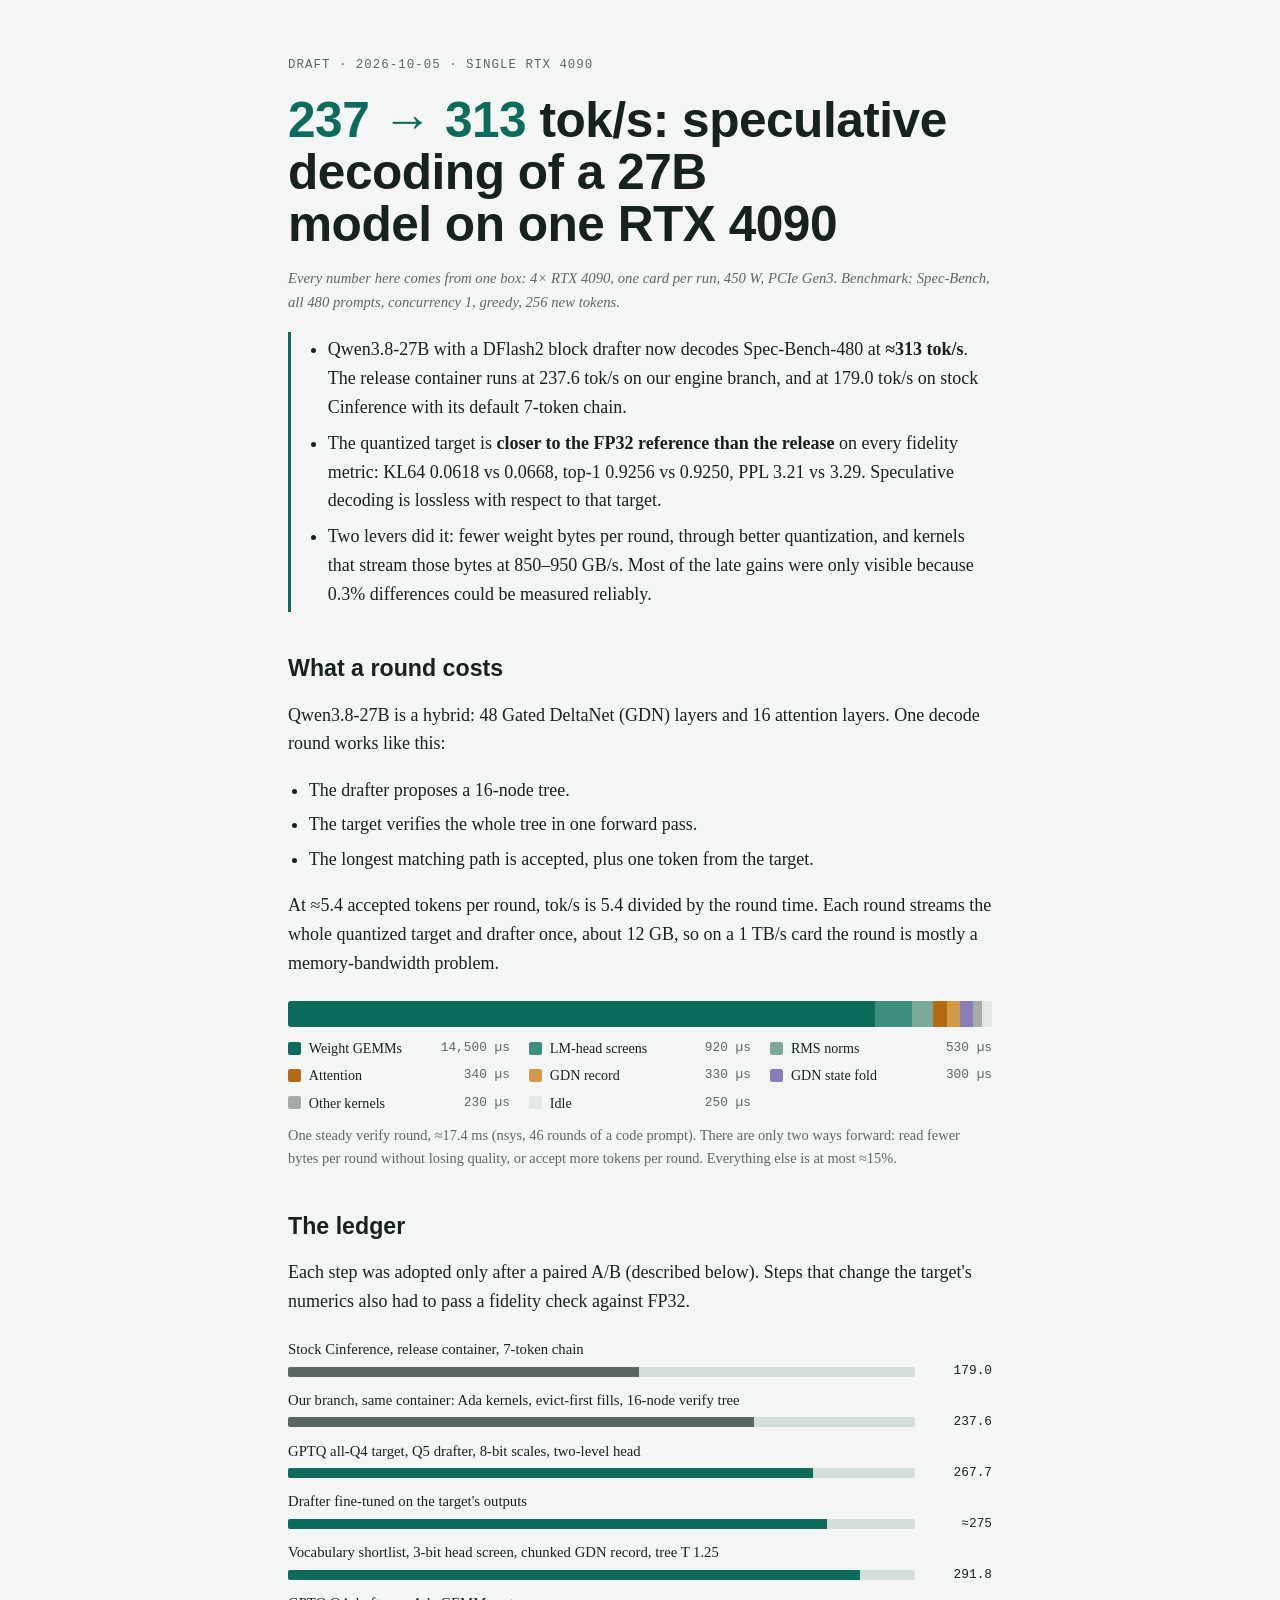
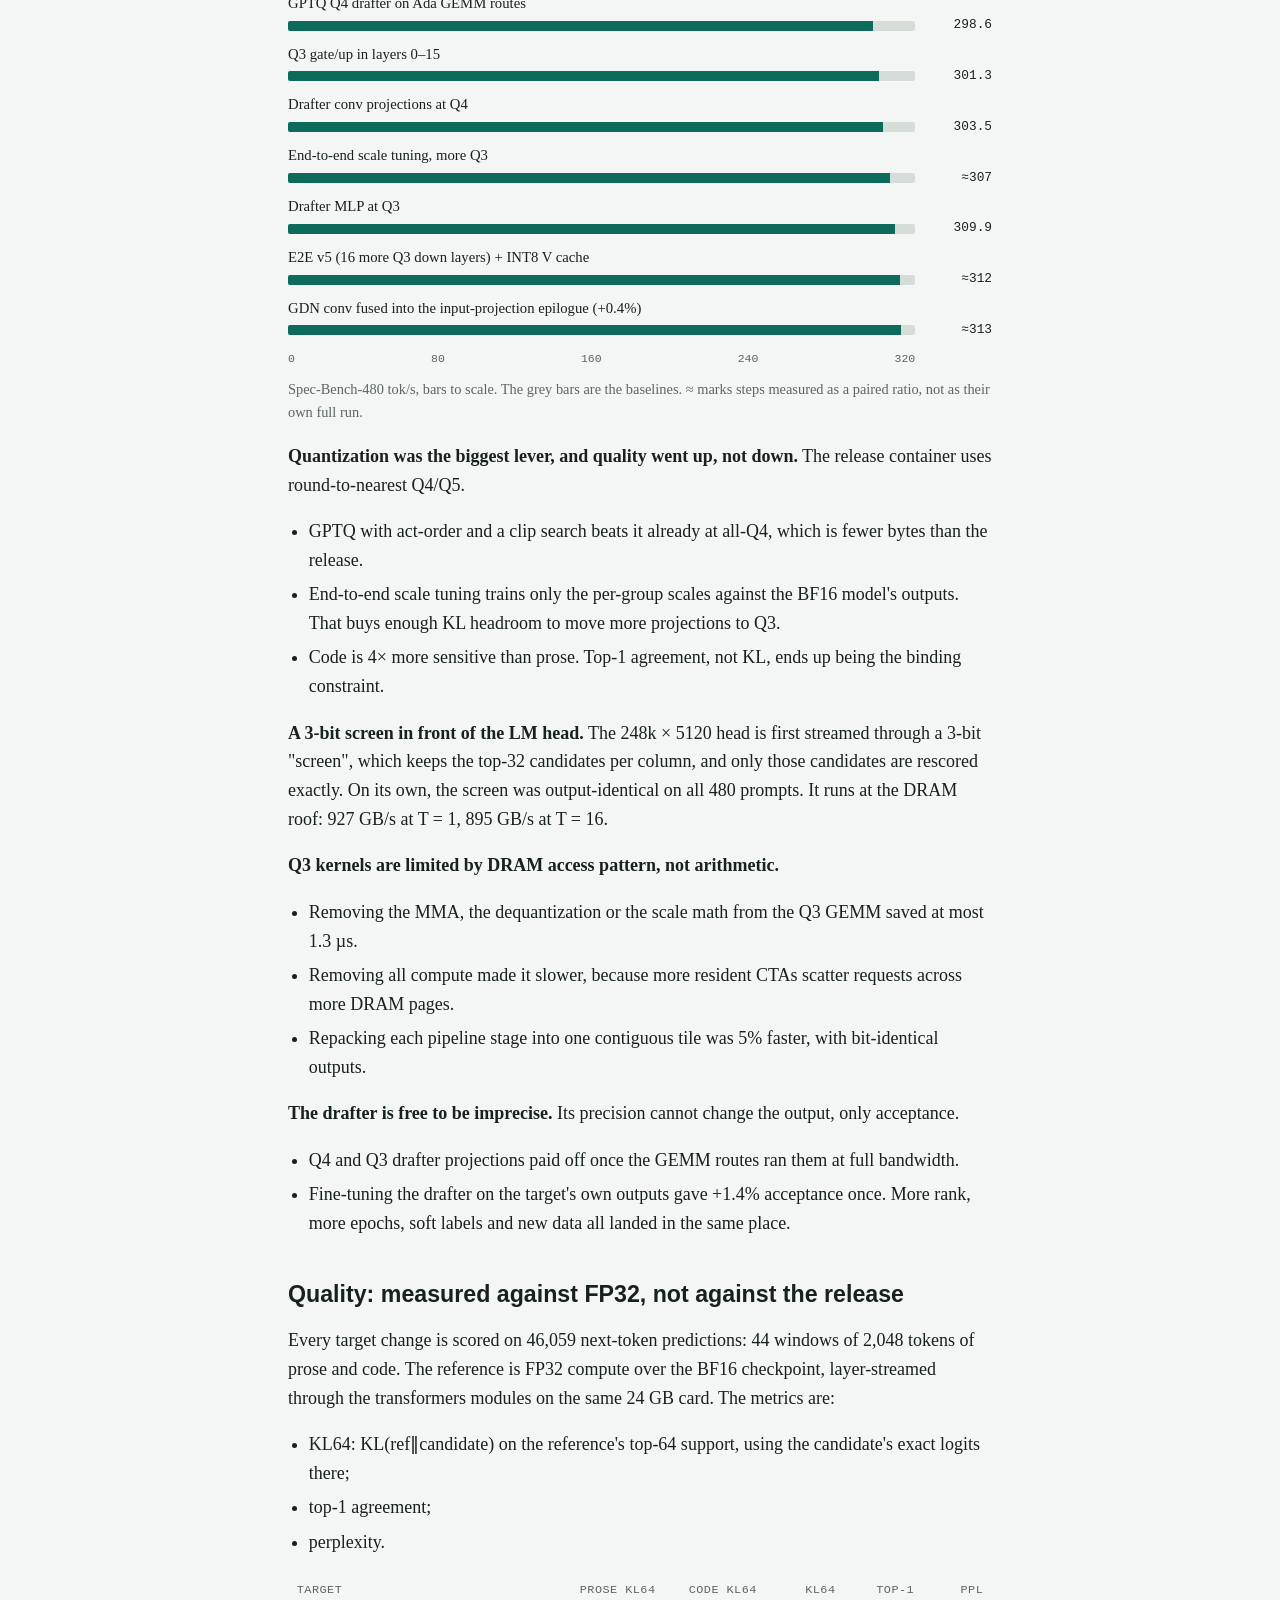
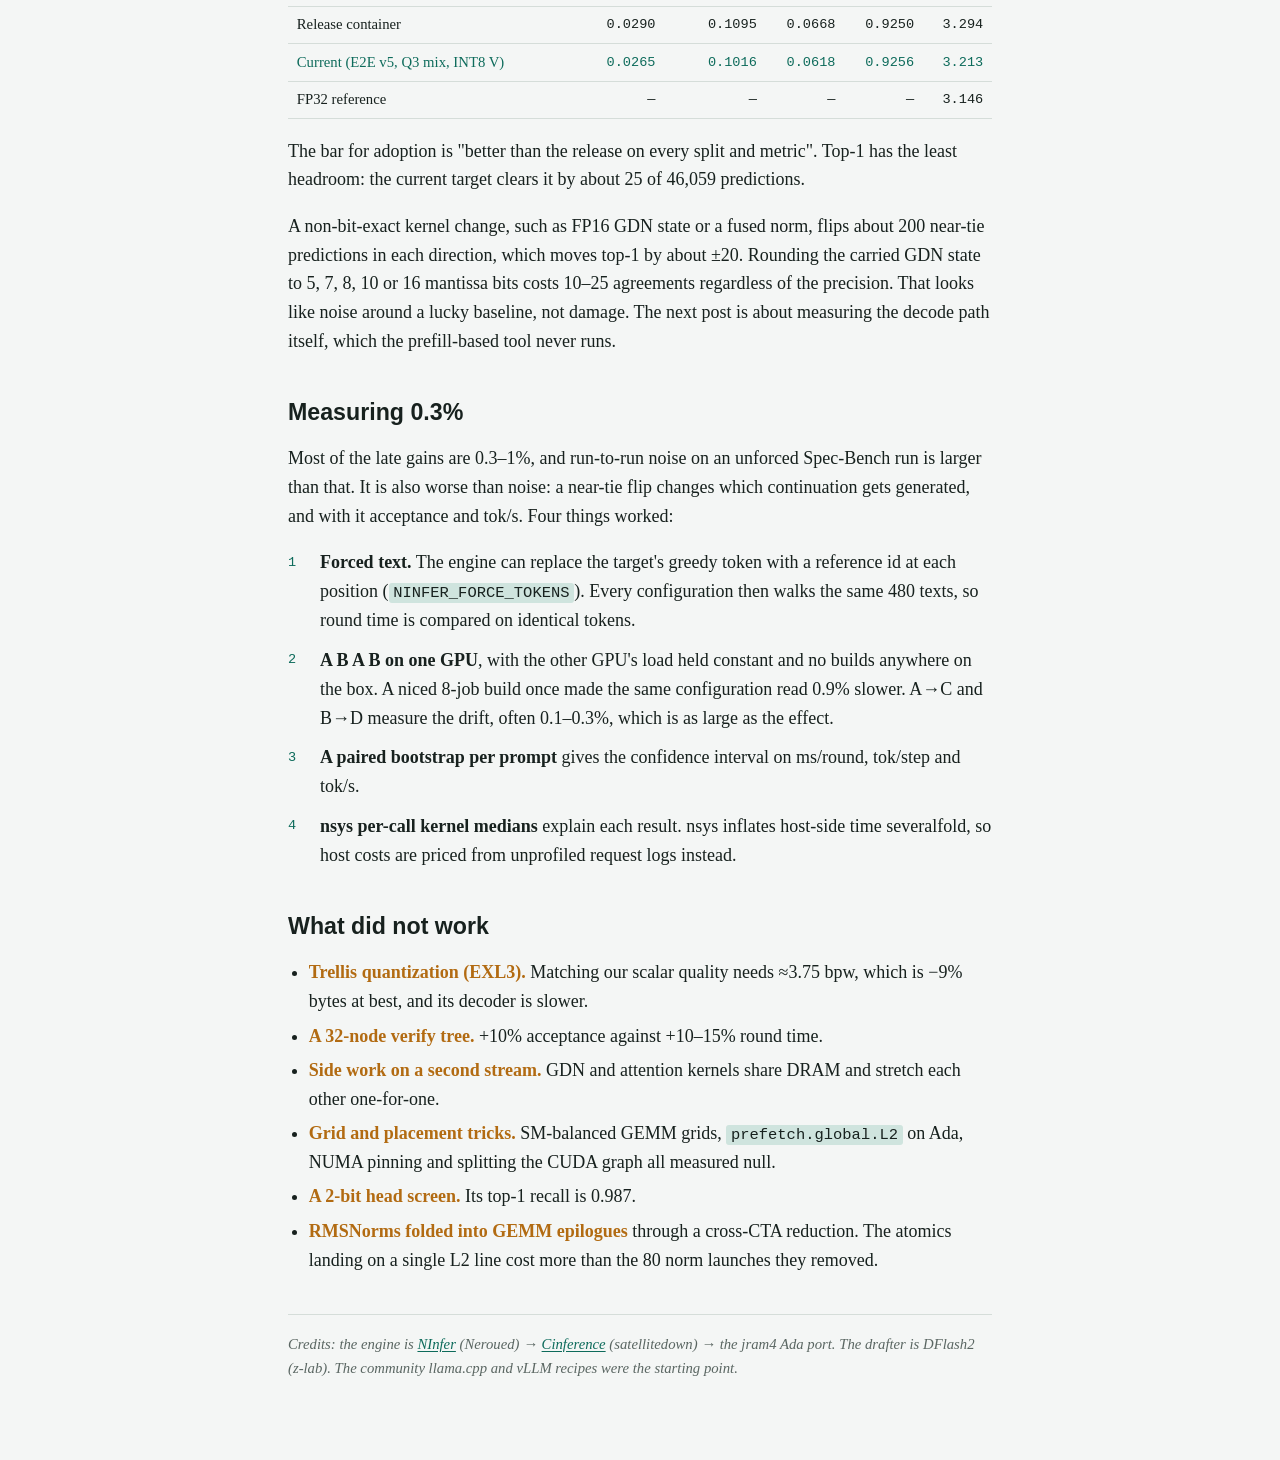
==== blog/01-237-to-313.html @ 4a9f0b4b "Blog draft 1 (237 -> 313 tok/s) and measurement tools: Spec-Bench A/B, fidelity, nsys round analysis" ====
<!doctype html>
<html lang="en">
<head>
<meta charset="utf-8">
<meta name="viewport" content="width=device-width, initial-scale=1">
<title>Qwen3.8-27B at 313 tok/s</title>
<style>
/* Layout: one reading column (~66ch) with full-column data figures: a to-scale ledger and a stacked round budget. */
:root {
  --bg: #f4f6f5;
  --fg: #17211e;
  --muted: #5a6662;
  --rule: #d5ddd9;
  --accent: #0d6b5b;
  --accent-soft: #cfe4de;
  --warm: #b26b12;
  --panel: #ffffff;
  --g: #0d6b5b; --s: #3d8f7f; --n: #7aa99c; --a: #b26b12; --r: #d29a48; --f: #8a7cb8; --o: #a3aaa7; --i: #e2e6e4;
  --display: "Helvetica Neue", "Segoe UI", Arial, sans-serif;
  --body: Charter, "Bitstream Charter", Georgia, "Times New Roman", serif;
  --mono: ui-monospace, "SFMono-Regular", Menlo, monospace;
}
@media (prefers-color-scheme: dark) {
  :root:not([data-theme="light"]) {
    --bg: #111816; --fg: #e3ebe8; --muted: #9aa8a3; --rule: #2a3633; --accent: #5cc4ae; --accent-soft: #1d3b34;
    --warm: #e0a24e; --panel: #172120;
    --g: #4fb39e; --s: #3a8a7a; --n: #2f6a5e; --a: #e0a24e; --r: #a87632; --f: #9d8fd0; --o: #6c7672; --i: #2a3431;
    color-scheme: dark;
  }
}
:root[data-theme="dark"] {
  --bg: #111816; --fg: #e3ebe8; --muted: #9aa8a3; --rule: #2a3633; --accent: #5cc4ae; --accent-soft: #1d3b34;
  --warm: #e0a24e; --panel: #172120;
  --g: #4fb39e; --s: #3a8a7a; --n: #2f6a5e; --a: #e0a24e; --r: #a87632; --f: #9d8fd0; --o: #6c7672; --i: #2a3431;
  color-scheme: dark;
}
body { background: var(--bg); color: var(--fg); font-family: var(--body); font-size: 18px; line-height: 1.6; }
.wrap { max-width: 44rem; margin: 0 auto; padding-inline: 20px; padding-block: 48px 72px; display: flex; flex-direction: column; gap: 1.1rem; }
.eyebrow { font-family: var(--mono); font-size: 0.78rem; letter-spacing: 0.08em; text-transform: uppercase; color: var(--muted); }
h1 { font-family: var(--display); font-weight: 700; font-size: clamp(2rem, 5.5vw, 3.1rem); line-height: 1.05; margin: 0; text-wrap: balance; letter-spacing: -0.01em; }
h1 .num { color: var(--accent); font-variant-numeric: tabular-nums; }
h2 { font-family: var(--display); font-weight: 700; font-size: 1.45rem; line-height: 1.2; margin: 1.6rem 0 0; text-wrap: balance; }
p, ul, ol { margin: 0; }
ul, ol { padding-left: 1.3rem; display: flex; flex-direction: column; gap: 0.35rem; }
.lede { font-size: 1.12rem; color: var(--fg); }
.note { font-size: 0.92rem; color: var(--muted); font-style: italic; }
strong { font-weight: 600; }
code { font-family: var(--mono); font-size: 0.86em; background: var(--accent-soft); padding: 0.05em 0.3em; border-radius: 3px; }
a { color: var(--accent); text-underline-offset: 2px; }
a:focus-visible { outline: 2px solid var(--accent); outline-offset: 2px; }
.tldr { border-left: 3px solid var(--accent); padding: 0.2rem 0 0.2rem 1rem; display: flex; flex-direction: column; gap: 0.5rem; }
.tldr ul { gap: 0.45rem; }
figure { margin: 0.4rem 0 0; display: flex; flex-direction: column; gap: 0.6rem; }
figcaption { font-size: 0.9rem; color: var(--muted); }
.ledger { list-style: none; padding: 0; margin: 0; display: flex; flex-direction: column; gap: 0.55rem; font-family: var(--mono); font-size: 0.8rem; }
.ledger li { display: grid; grid-template-columns: minmax(0, 1fr) 4.2rem; grid-template-areas: "lab lab" "track val"; column-gap: 0.6rem; row-gap: 0.15rem; align-items: center; }
.ledger .lab { grid-area: lab; color: var(--fg); font-family: var(--body); font-size: 0.92rem; line-height: 1.3; }
.ledger .track { grid-area: track; height: 10px; background: var(--rule); border-radius: 2px; overflow: hidden; }
.ledger .bar { display: block; height: 100%; background: var(--accent); }
.ledger li:first-child .bar, .ledger li:nth-child(2) .bar { background: var(--muted); }
.ledger .val { grid-area: val; text-align: right; font-variant-numeric: tabular-nums; color: var(--fg); }
.axis { display: grid; grid-template-columns: minmax(0, 1fr) 4.2rem; column-gap: 0.6rem; font-family: var(--mono); font-size: 0.72rem; color: var(--muted); }
.axis .ticks { display: flex; justify-content: space-between; }
.stack { display: flex; height: 26px; border-radius: 3px; overflow: hidden; }
.seg { display: block; height: 100%; min-width: 1px; }
.seg-g { background: var(--g); } .seg-s { background: var(--s); } .seg-n { background: var(--n); } .seg-a { background: var(--a); }
.seg-r { background: var(--r); } .seg-f { background: var(--f); } .seg-o { background: var(--o); } .seg-i { background: var(--i); }
.legend { list-style: none; padding: 0; display: grid; grid-template-columns: repeat(auto-fill, minmax(13rem, 1fr)); gap: 0.3rem 1.2rem; font-size: 0.88rem; }
.legend li { display: flex; align-items: center; gap: 0.5rem; }
.legend .sw { width: 0.8rem; height: 0.8rem; border-radius: 2px; flex: none; }
.legend .num { margin-left: auto; font-family: var(--mono); font-size: 0.8rem; color: var(--muted); font-variant-numeric: tabular-nums; }
.tbl { overflow-x: auto; }
table { border-collapse: collapse; width: 100%; font-size: 0.9rem; font-variant-numeric: tabular-nums; }
th, td { text-align: right; padding: 0.4rem 0.55rem; border-bottom: 1px solid var(--rule); white-space: nowrap; }
th:first-child, td:first-child { text-align: left; white-space: normal; }
th { font-family: var(--mono); font-weight: 500; font-size: 0.74rem; letter-spacing: 0.04em; text-transform: uppercase; color: var(--muted); }
td { font-family: var(--mono); font-size: 0.85rem; }
td:first-child { font-family: var(--body); font-size: 0.92rem; }
tr.now td { color: var(--accent); font-weight: 500; }
.steps { counter-reset: s; list-style: none; padding: 0; gap: 0.7rem; }
.steps li { counter-increment: s; display: grid; grid-template-columns: 1.6rem minmax(0, 1fr); gap: 0.4rem; }
.steps li::before { content: counter(s); font-family: var(--mono); font-size: 0.85rem; color: var(--accent); padding-top: 0.2rem; }
.nope li { color: var(--fg); }
.nope li strong { color: var(--warm); font-weight: 600; }
hr { border: 0; border-top: 1px solid var(--rule); margin: 1.4rem 0 0; width: 100%; }
@media (max-width: 520px) { body { font-size: 17px; } .wrap { padding-inline: 16px; padding-block: 32px 56px; } }
</style>
</head>
<body>
<article class="wrap">
  <div class="eyebrow">Draft · 2026-10-05 · single RTX 4090</div>
  <h1><span class="num">237 → 313</span> tok/s: speculative decoding of a 27B model on one RTX 4090</h1>
  <p class="note">Every number here comes from one box: 4× RTX 4090, one card per run, 450 W, PCIe Gen3. Benchmark:
    Spec-Bench, all 480 prompts, concurrency 1, greedy, 256 new tokens.</p>

  <div class="tldr">
    <ul>
      <li>Qwen3.8-27B with a DFlash2 block drafter now decodes Spec-Bench-480 at <strong>≈313 tok/s</strong>. The release container runs at 237.6 tok/s on our engine branch, and at 179.0 tok/s on stock Cinference with its default 7-token chain.</li>
      <li>The quantized target is <strong>closer to the FP32 reference than the release</strong> on every fidelity metric: KL64 0.0618 vs 0.0668, top-1 0.9256 vs 0.9250, PPL 3.21 vs 3.29. Speculative decoding is lossless with respect to that target.</li>
      <li>Two levers did it: fewer weight bytes per round, through better quantization, and kernels that stream those bytes at 850–950 GB/s. Most of the late gains were only visible because 0.3% differences could be measured reliably.</li>
    </ul>
  </div>

  <h2>What a round costs</h2>
  <p>Qwen3.8-27B is a hybrid: 48 Gated DeltaNet (GDN) layers and 16 attention layers. One decode round works like this:</p>
  <ul>
    <li>The drafter proposes a 16-node tree.</li>
    <li>The target verifies the whole tree in one forward pass.</li>
    <li>The longest matching path is accepted, plus one token from the target.</li>
  </ul>
  <p>At ≈5.4 accepted tokens per round, tok/s is 5.4 divided by the round time. Each round streams the whole quantized
    target and drafter once, about 12 GB, so on a 1 TB/s card the round is mostly a memory-bandwidth problem.</p>
  <figure>
    <div class="stack" role="img" aria-label="Round of 17,400 microseconds, of which weight GEMMs take 14,500"><span class="seg seg-g" style="flex-basis:83.333%" title="Weight GEMMs: 14,500 µs"></span><span class="seg seg-s" style="flex-basis:5.287%" title="LM-head screens: 920 µs"></span><span class="seg seg-n" style="flex-basis:3.046%" title="RMS norms: 530 µs"></span><span class="seg seg-a" style="flex-basis:1.954%" title="Attention: 340 µs"></span><span class="seg seg-r" style="flex-basis:1.897%" title="GDN record: 330 µs"></span><span class="seg seg-f" style="flex-basis:1.724%" title="GDN state fold: 300 µs"></span><span class="seg seg-o" style="flex-basis:1.322%" title="Other kernels: 230 µs"></span><span class="seg seg-i" style="flex-basis:1.437%" title="Idle: 250 µs"></span></div>
<ul class="legend"><li><span class="sw seg-g"></span>Weight GEMMs<span class="num">14,500 µs</span></li><li><span class="sw seg-s"></span>LM-head screens<span class="num">920 µs</span></li><li><span class="sw seg-n"></span>RMS norms<span class="num">530 µs</span></li><li><span class="sw seg-a"></span>Attention<span class="num">340 µs</span></li><li><span class="sw seg-r"></span>GDN record<span class="num">330 µs</span></li><li><span class="sw seg-f"></span>GDN state fold<span class="num">300 µs</span></li><li><span class="sw seg-o"></span>Other kernels<span class="num">230 µs</span></li><li><span class="sw seg-i"></span>Idle<span class="num">250 µs</span></li></ul>
    <figcaption>One steady verify round, ≈17.4 ms (nsys, 46 rounds of a code prompt). There are only two ways forward: read fewer bytes per round without losing quality, or accept more tokens per round. Everything else is at most ≈15%.</figcaption>
  </figure>

  <h2>The ledger</h2>
  <p>Each step was adopted only after a paired A/B (described below). Steps that change the target's numerics also had
    to pass a fidelity check against FP32.</p>
  <figure>
    <ul class="ledger">
<li><span class="lab">Stock Cinference, release container, 7-token chain</span><span class="track"><span class="bar" style="width:55.94%"></span></span><span class="val">179.0</span></li>
<li><span class="lab">Our branch, same container: Ada kernels, evict-first fills, 16-node verify tree</span><span class="track"><span class="bar" style="width:74.25%"></span></span><span class="val">237.6</span></li>
<li><span class="lab">GPTQ all-Q4 target, Q5 drafter, 8-bit scales, two-level head</span><span class="track"><span class="bar" style="width:83.66%"></span></span><span class="val">267.7</span></li>
<li><span class="lab">Drafter fine-tuned on the target's outputs</span><span class="track"><span class="bar" style="width:85.94%"></span></span><span class="val">≈275</span></li>
<li><span class="lab">Vocabulary shortlist, 3-bit head screen, chunked GDN record, tree T 1.25</span><span class="track"><span class="bar" style="width:91.19%"></span></span><span class="val">291.8</span></li>
<li><span class="lab">GPTQ Q4 drafter on Ada GEMM routes</span><span class="track"><span class="bar" style="width:93.31%"></span></span><span class="val">298.6</span></li>
<li><span class="lab">Q3 gate/up in layers 0–15</span><span class="track"><span class="bar" style="width:94.16%"></span></span><span class="val">301.3</span></li>
<li><span class="lab">Drafter conv projections at Q4</span><span class="track"><span class="bar" style="width:94.84%"></span></span><span class="val">303.5</span></li>
<li><span class="lab">End-to-end scale tuning, more Q3</span><span class="track"><span class="bar" style="width:95.94%"></span></span><span class="val">≈307</span></li>
<li><span class="lab">Drafter MLP at Q3</span><span class="track"><span class="bar" style="width:96.84%"></span></span><span class="val">309.9</span></li>
<li><span class="lab">E2E v5 (16 more Q3 down layers) + INT8 V cache</span><span class="track"><span class="bar" style="width:97.50%"></span></span><span class="val">≈312</span></li>
<li><span class="lab">GDN conv fused into the input-projection epilogue (+0.4%)</span><span class="track"><span class="bar" style="width:97.81%"></span></span><span class="val">≈313</span></li>
    </ul>
    <div class="axis"><span class="ticks"><span>0</span><span>80</span><span>160</span><span>240</span><span>320</span></span><span></span></div>
    <figcaption>Spec-Bench-480 tok/s, bars to scale. The grey bars are the baselines. ≈ marks steps measured as a paired
      ratio, not as their own full run.</figcaption>
  </figure>

  <p><strong>Quantization was the biggest lever, and quality went up, not down.</strong> The release container uses
    round-to-nearest Q4/Q5.</p>
  <ul>
    <li>GPTQ with act-order and a clip search beats it already at all-Q4, which is fewer bytes than the release.</li>
    <li>End-to-end scale tuning trains only the per-group scales against the BF16 model's outputs. That buys enough KL headroom to move more projections to Q3.</li>
    <li>Code is 4× more sensitive than prose. Top-1 agreement, not KL, ends up being the binding constraint.</li>
  </ul>
  <p><strong>A 3-bit screen in front of the LM head.</strong> The 248k × 5120 head is first streamed through a 3-bit
    "screen", which keeps the top-32 candidates per column, and only those candidates are rescored exactly. On its
    own, the screen was output-identical on all 480 prompts. It runs at the DRAM roof: 927 GB/s at T&nbsp;=&nbsp;1,
    895 GB/s at T&nbsp;=&nbsp;16.</p>
  <p><strong>Q3 kernels are limited by DRAM access pattern, not arithmetic.</strong></p>
  <ul>
    <li>Removing the MMA, the dequantization or the scale math from the Q3 GEMM saved at most 1.3 µs.</li>
    <li>Removing all compute made it slower, because more resident CTAs scatter requests across more DRAM pages.</li>
    <li>Repacking each pipeline stage into one contiguous tile was 5% faster, with bit-identical outputs.</li>
  </ul>
  <p><strong>The drafter is free to be imprecise.</strong> Its precision cannot change the output, only acceptance.</p>
  <ul>
    <li>Q4 and Q3 drafter projections paid off once the GEMM routes ran them at full bandwidth.</li>
    <li>Fine-tuning the drafter on the target's own outputs gave +1.4% acceptance once. More rank, more epochs, soft labels and new data all landed in the same place.</li>
  </ul>

  <h2>Quality: measured against FP32, not against the release</h2>
  <p>Every target change is scored on 46,059 next-token predictions: 44 windows of 2,048 tokens of prose and code.
    The reference is FP32 compute over the BF16 checkpoint, layer-streamed through the transformers modules on the same
    24 GB card. The metrics are:</p>
  <ul>
    <li>KL64: KL(ref‖candidate) on the reference's top-64 support, using the candidate's exact logits there;</li>
    <li>top-1 agreement;</li>
    <li>perplexity.</li>
  </ul>
  <div class="tbl">
    <table>
      <thead><tr><th>Target</th><th>Prose KL64</th><th>Code KL64</th><th>KL64</th><th>Top-1</th><th>PPL</th></tr></thead>
      <tbody>
        <tr><td>Release container</td><td>0.0290</td><td>0.1095</td><td>0.0668</td><td>0.9250</td><td>3.294</td></tr>
        <tr class="now"><td>Current (E2E v5, Q3 mix, INT8 V)</td><td>0.0265</td><td>0.1016</td><td>0.0618</td><td>0.9256</td><td>3.213</td></tr>
        <tr><td>FP32 reference</td><td>—</td><td>—</td><td>—</td><td>—</td><td>3.146</td></tr>
      </tbody>
    </table>
  </div>
  <p>The bar for adoption is "better than the release on every split and metric". Top-1 has the least headroom: the
    current target clears it by about 25 of 46,059 predictions.</p>
  <p>A non-bit-exact kernel change, such as FP16 GDN state or a fused norm, flips about 200 near-tie predictions in each
    direction, which moves top-1 by about ±20. Rounding the carried GDN state to 5, 7, 8, 10 or 16 mantissa bits costs
    10–25 agreements regardless of the precision. That looks like noise around a lucky baseline, not damage. The next
    post is about measuring the decode path itself, which the prefill-based tool never runs.</p>

  <h2>Measuring 0.3%</h2>
  <p>Most of the late gains are 0.3–1%, and run-to-run noise on an unforced Spec-Bench run is larger than that. It is
    also worse than noise: a near-tie flip changes which continuation gets generated, and with it acceptance and tok/s.
    Four things worked:</p>
  <ol class="steps">
    <li><span><strong>Forced text.</strong> The engine can replace the target's greedy token with a reference id at each position (<code>NINFER_FORCE_TOKENS</code>). Every configuration then walks the same 480 texts, so round time is compared on identical tokens.</span></li>
    <li><span><strong>A B A B on one GPU</strong>, with the other GPU's load held constant and no builds anywhere on the box. A niced 8-job build once made the same configuration read 0.9% slower. A→C and B→D measure the drift, often 0.1–0.3%, which is as large as the effect.</span></li>
    <li><span><strong>A paired bootstrap per prompt</strong> gives the confidence interval on ms/round, tok/step and tok/s.</span></li>
    <li><span><strong>nsys per-call kernel medians</strong> explain each result. nsys inflates host-side time severalfold, so host costs are priced from unprofiled request logs instead.</span></li>
  </ol>

  <h2>What did not work</h2>
  <ul class="nope">
    <li><strong>Trellis quantization (EXL3).</strong> Matching our scalar quality needs ≈3.75 bpw, which is −9% bytes at best, and its decoder is slower.</li>
    <li><strong>A 32-node verify tree.</strong> +10% acceptance against +10–15% round time.</li>
    <li><strong>Side work on a second stream.</strong> GDN and attention kernels share DRAM and stretch each other one-for-one.</li>
    <li><strong>Grid and placement tricks.</strong> SM-balanced GEMM grids, <code>prefetch.global.L2</code> on Ada, NUMA pinning and splitting the CUDA graph all measured null.</li>
    <li><strong>A 2-bit head screen.</strong> Its top-1 recall is 0.987.</li>
    <li><strong>RMSNorms folded into GEMM epilogues</strong> through a cross-CTA reduction. The atomics landing on a single L2 line cost more than the 80 norm launches they removed.</li>
  </ul>

  <hr>
  <p class="note">Credits: the engine is <a href="https://github.com/Neroued/ninfer">NInfer</a> (Neroued) →
    <a href="https://github.com/satellitedown/cinference">Cinference</a> (satellitedown) → the jram4 Ada port.
    The drafter is DFlash2 (z-lab). The community llama.cpp and vLLM recipes were the starting point.</p>
</article>
</body>
</html>
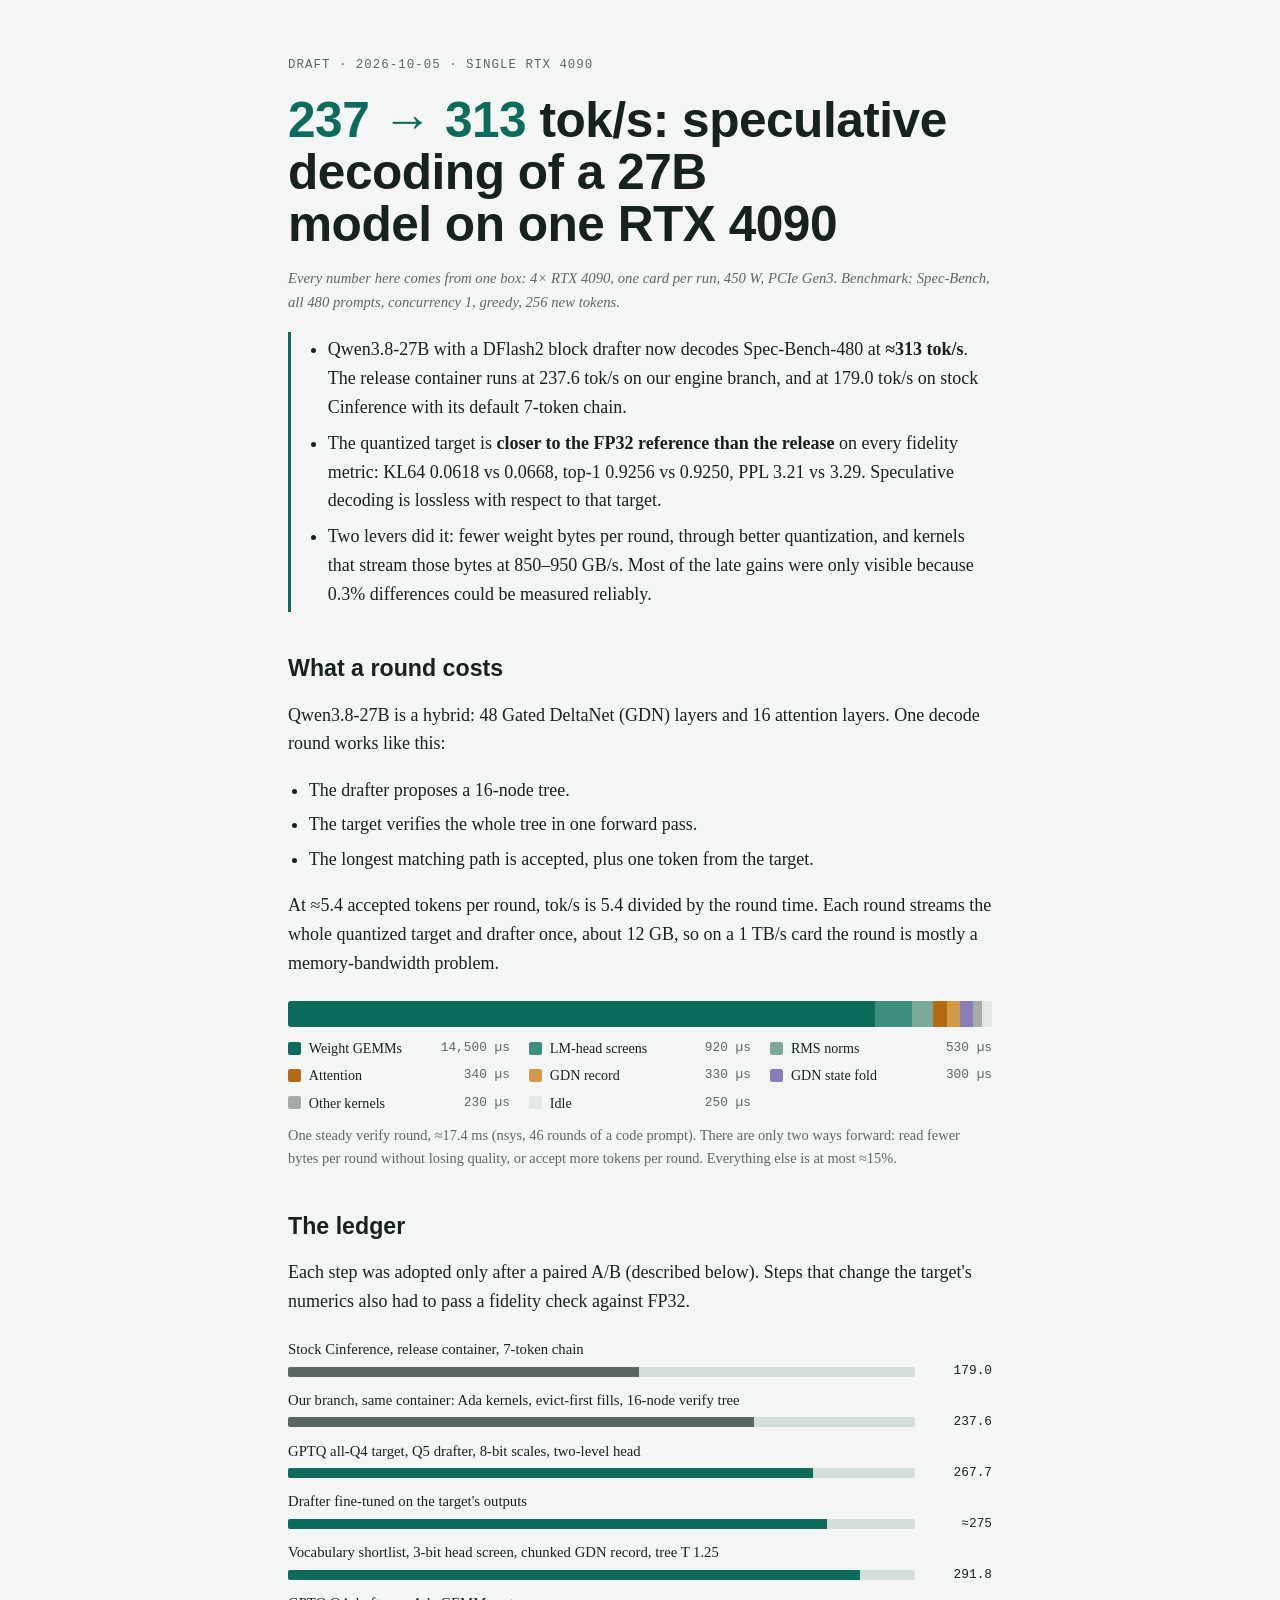
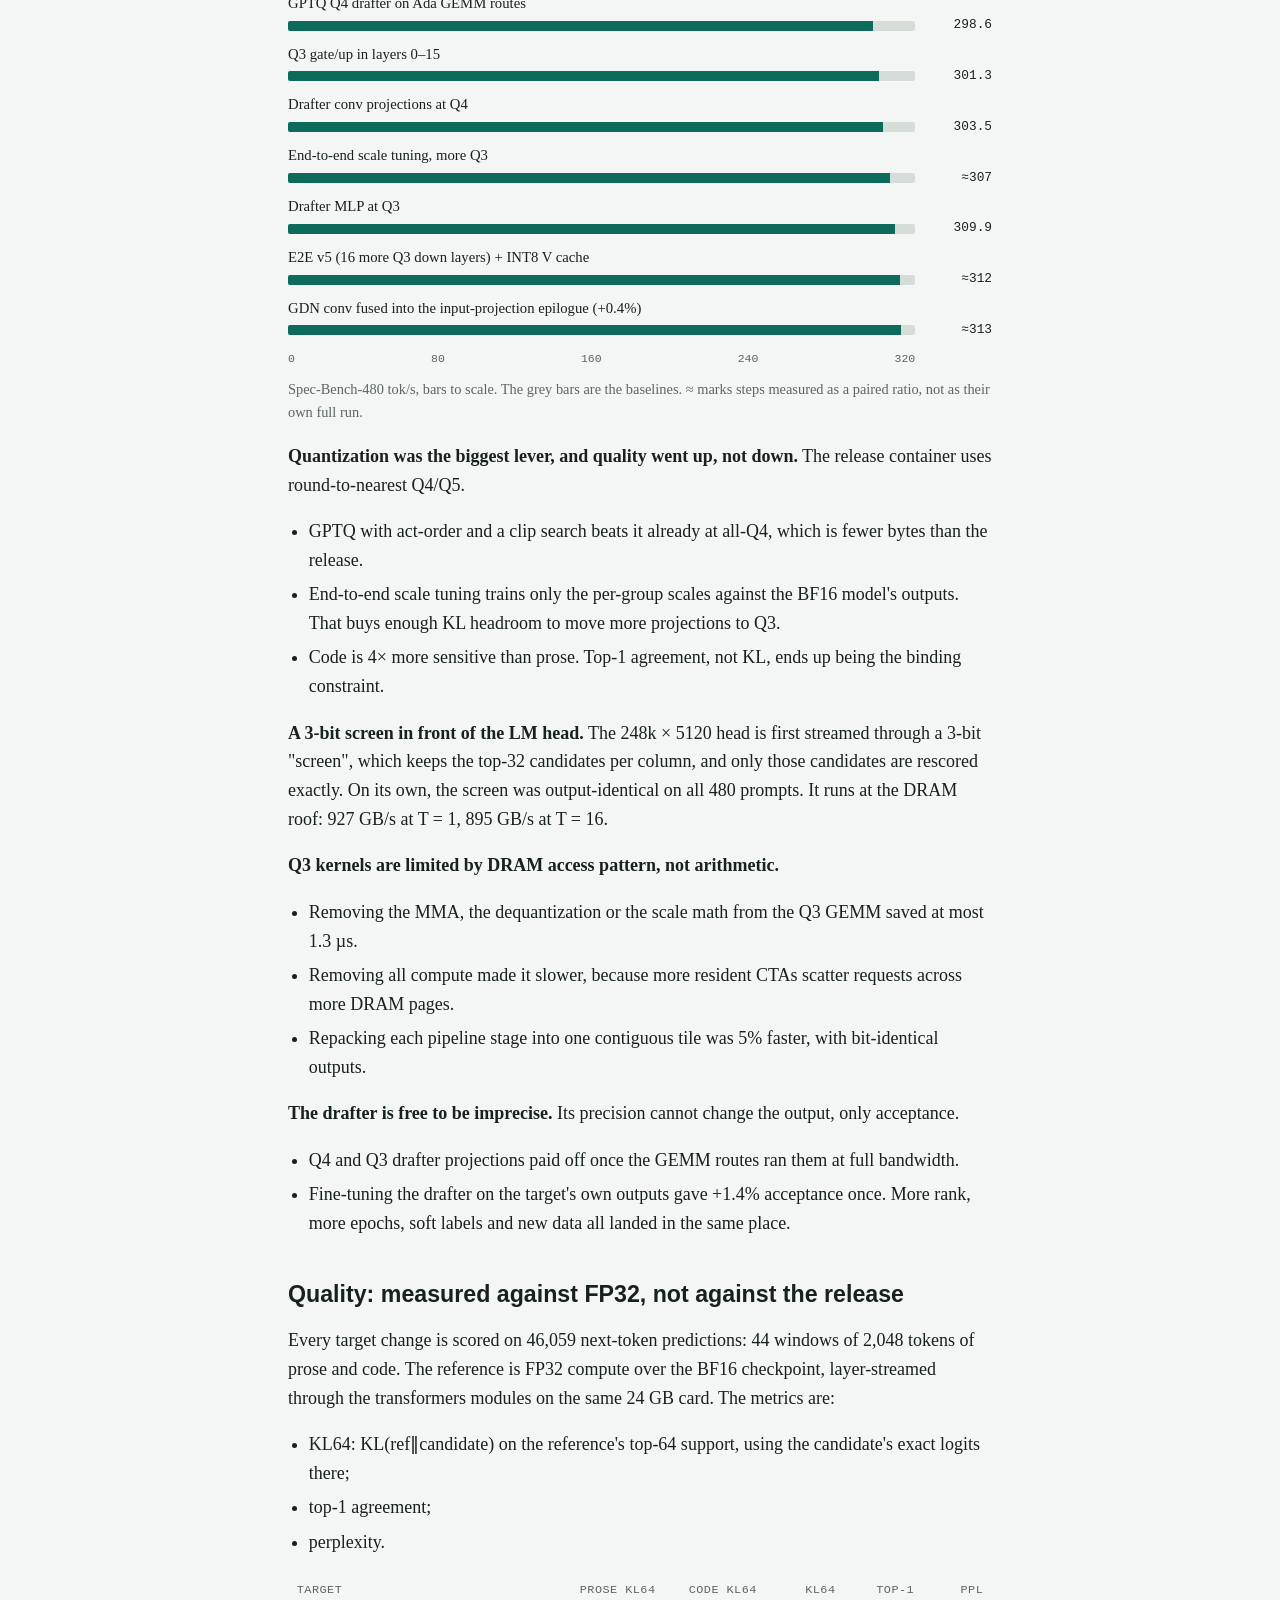
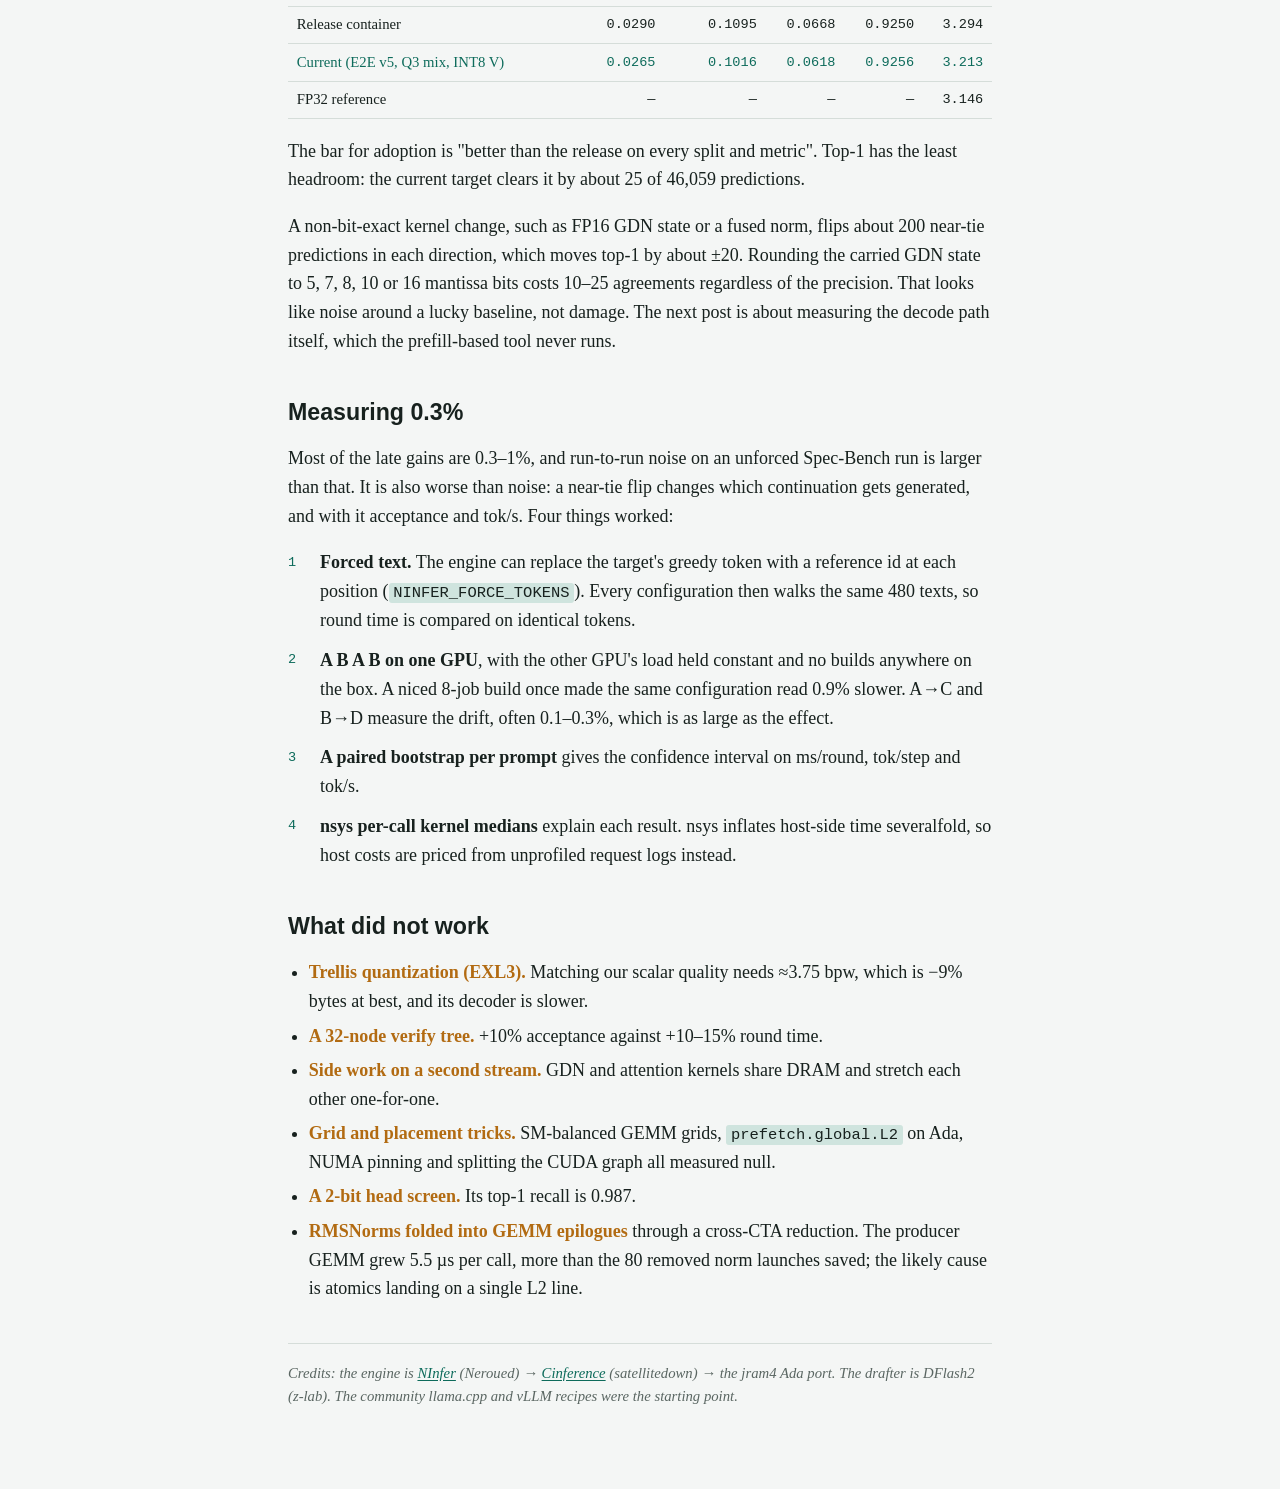
==== commit c529015c: "Blog draft 2: measuring 0.3% with forced-text A/Bs; offline md2html; soften unconfirmed atomics clai" ====
--- a/blog/01-237-to-313.html
+++ b/blog/01-237-to-313.html
@@ -206,7 +206,7 @@
     <li><strong>Side work on a second stream.</strong> GDN and attention kernels share DRAM and stretch each other one-for-one.</li>
     <li><strong>Grid and placement tricks.</strong> SM-balanced GEMM grids, <code>prefetch.global.L2</code> on Ada, NUMA pinning and splitting the CUDA graph all measured null.</li>
     <li><strong>A 2-bit head screen.</strong> Its top-1 recall is 0.987.</li>
-    <li><strong>RMSNorms folded into GEMM epilogues</strong> through a cross-CTA reduction. The atomics landing on a single L2 line cost more than the 80 norm launches they removed.</li>
+    <li><strong>RMSNorms folded into GEMM epilogues</strong> through a cross-CTA reduction. The producer GEMM grew 5.5 µs per call, more than the 80 removed norm launches saved; the likely cause is atomics landing on a single L2 line.</li>
   </ul>
 
   <hr>
